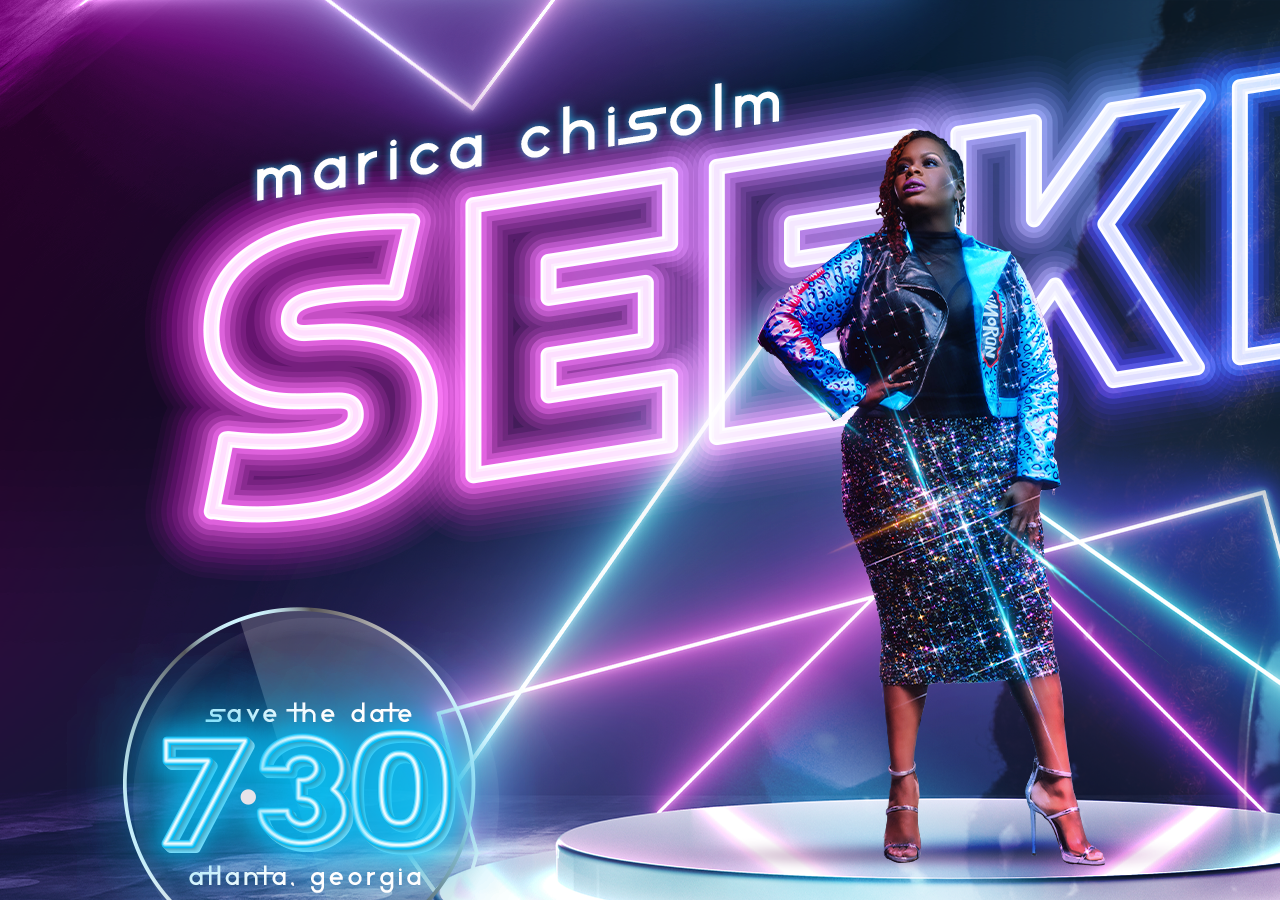
==== seekerlive.html @ d748c832 "seekertest" ====
<!DOCTYPE html>
<html lang="en">
<head>
<meta charset="UTF-8">
<meta name="viewport" content="width=device-width, initial-scale=1.0">
<meta http-equiv="X-UA-Compatible" content="ie=edge">
<meta name="Description" content="Enter your description here"/>
<link rel="stylesheet" href="https://cdnjs.cloudflare.com/ajax/libs/twitter-bootstrap/4.6.0/css/bootstrap.min.css">
<link rel="stylesheet" href="https://cdnjs.cloudflare.com/ajax/libs/font-awesome/5.15.3/css/all.min.css">
<link rel="stylesheet" href="css/styles.css">
<link rel="stylesheet" href="css/seeker.css">
<title>Seeker Live Recording</title>
</head>
<body>
    <div id="resi-video-player" data-embed-id="7b0662a9-944e-415a-888f-17711db16c31" ></div>
    <script type="application/javascript" src="https://control.resi.io/webplayer/loader.min.js"></script>
    
<script src="https://cdnjs.cloudflare.com/ajax/libs/jquery/3.5.1/jquery.slim.min.js"></script>
<script src="https://cdnjs.cloudflare.com/ajax/libs/popper.js/1.16.1/umd/popper.min.js"></script>
<script src="https://cdnjs.cloudflare.com/ajax/libs/twitter-bootstrap/4.6.0/js/bootstrap.min.js"></script>
</body>
</html>
---- css/seeker.css ----
body, html {
    background-image: url("../assets/img/SeekerLiveRecording.png");
    
  
    
   
}
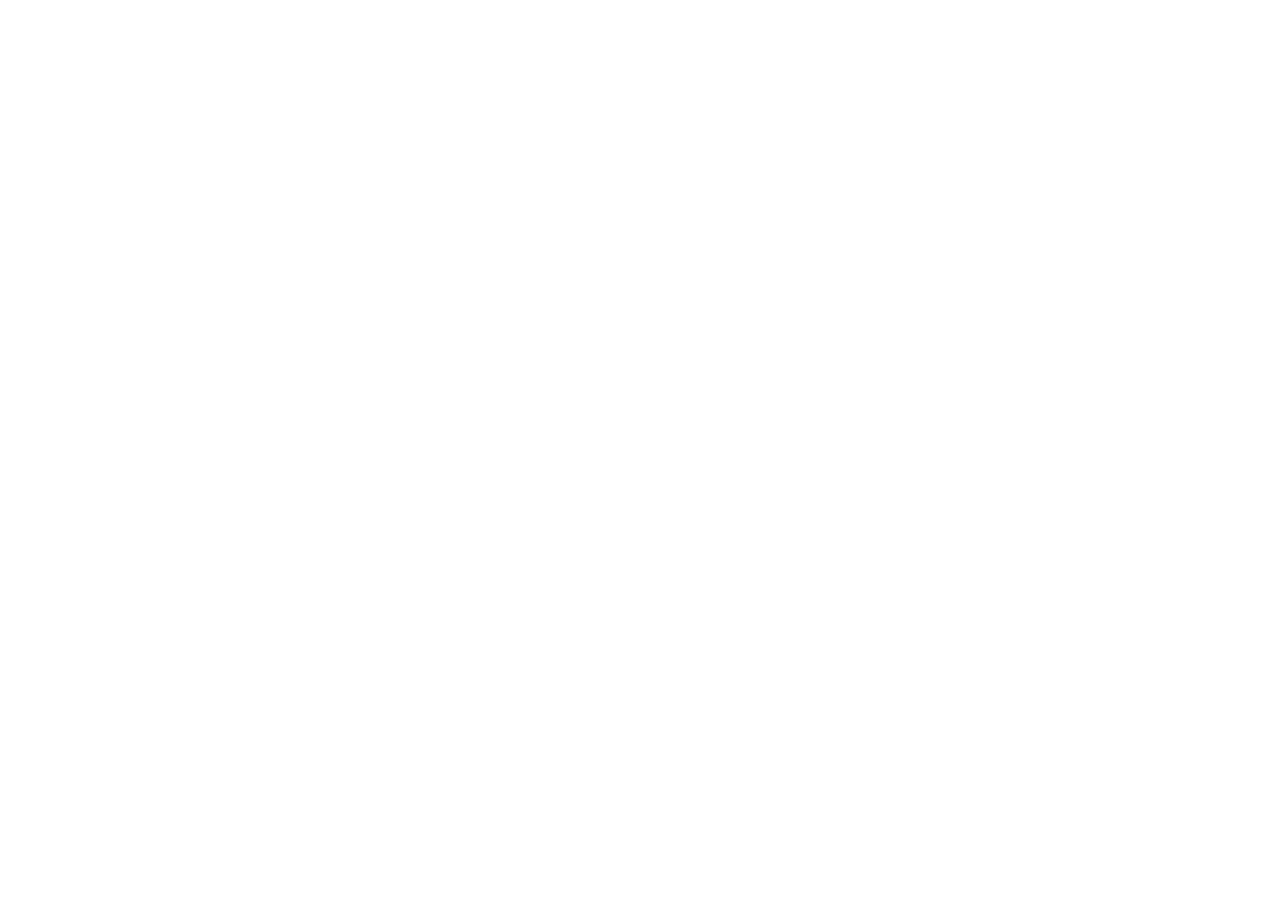
==== commit 0302ee80: "cut stream" ====
--- a/seekerlive.html
+++ b/seekerlive.html
@@ -1,4 +1,4 @@
-<!DOCTYPE html>
+<!-- <!DOCTYPE html>
 <html lang="en">
 <head>
 <meta charset="UTF-8">
@@ -19,4 +19,4 @@
 <script src="https://cdnjs.cloudflare.com/ajax/libs/popper.js/1.16.1/umd/popper.min.js"></script>
 <script src="https://cdnjs.cloudflare.com/ajax/libs/twitter-bootstrap/4.6.0/js/bootstrap.min.js"></script>
 </body>
-</html>+</html> -->